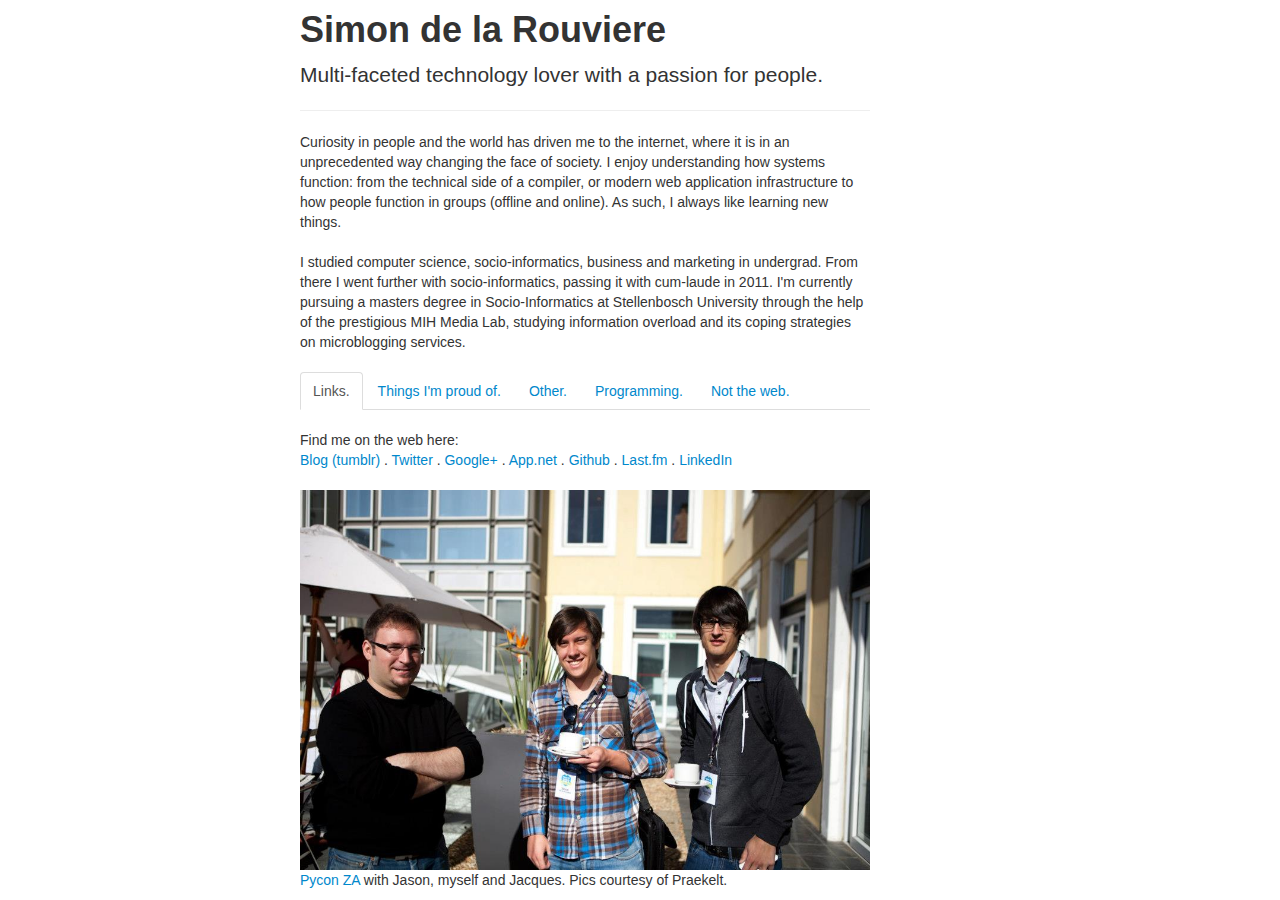
==== index.html @ a663c959 "First commit" ====
<!DOCTYPE html PUBLIC "-//W3C//DTD XHTML 1.0 Strict//EN" "http://www.w3.org/TR/xhtml1/DTD/xhtml1-strict.dtd">
<html xmlns="http://www.w3.org/1999/xhtml" xml:lang="en" lang="en">
<head>
<title>Simon de la Rouviere</title>
<link type="text/css" rel="stylesheet" href="bootstrap.min.css" />
<link type="text/css" rel="stylesheet" href="bootstrap-responsive.min.css" />
<script type="text/javascript" src="jquery.min.js"></script>
<script type="text/javascript" src="bootstrap.min.js"></script>
<script type="text/javascript" src="script.js"></script>
</head>
<body>
<div class='row'>
    <div class='span6 offset3'>
    <h1>Simon de la Rouviere</h1>
   <p class='lead'>Multi-faceted technology lover with a passion for people.</p>
   <hr />
Curiosity in people and the world has driven me to the internet, where it is in an unprecedented way changing the face of society. I enjoy understanding how systems function: from the technical side of a compiler, or modern web application infrastructure to how people function in groups (offline and online). As such, I always like learning new things.<br />
<br />
I studied computer science, socio-informatics, business and marketing in undergrad. From there I went further with socio-informatics, passing it with cum-laude in 2011. I'm currently pursuing a masters degree in Socio-Informatics at Stellenbosch University through the help of the prestigious MIH Media Lab, studying information overload and its coping strategies on microblogging services.<br />
<br />
<ul class="nav nav-tabs">
    <li id='ontheweb' class="active"><a href="#">Links.</a></li>
    <li id='proud'><a href="#">Things I'm proud of.</a></li>
    <li id='other'><a href="#">Other.</a></li>
    <li id='programming'><a href="#">Programming.</a></li>
    <li id='nottheweb'><a href="#">Not the web.</a></li>
</ul>
<div id='content'>

</div>
</div>
    
</div>
</body>
</html>
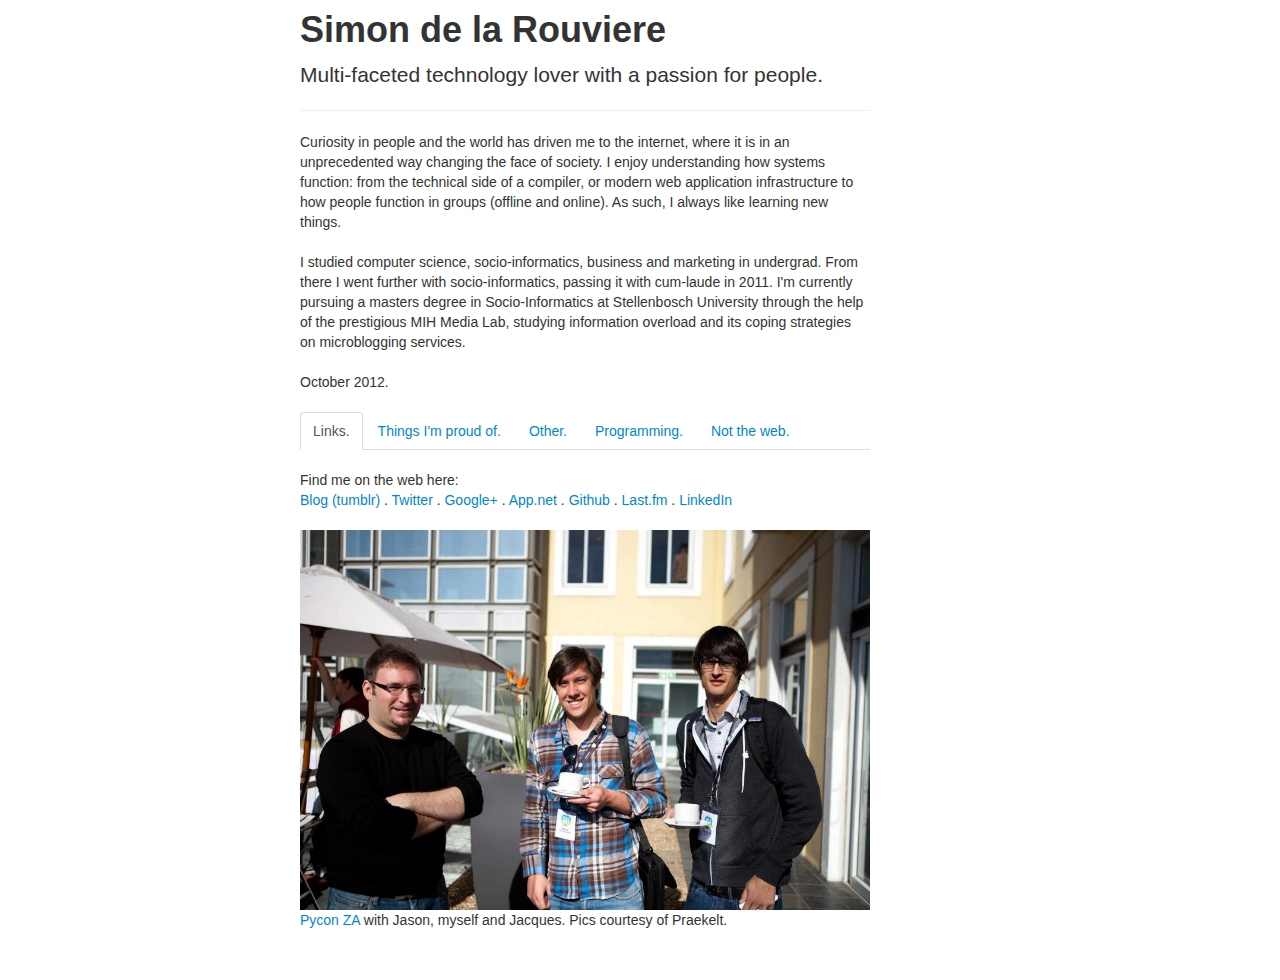
==== commit cec5b723: "Added margins, plus more information" ====
--- a/index.html
+++ b/index.html
@@ -4,6 +4,7 @@
 <title>Simon de la Rouviere</title>
 <link type="text/css" rel="stylesheet" href="bootstrap.min.css" />
 <link type="text/css" rel="stylesheet" href="bootstrap-responsive.min.css" />
+<link type="text/css" rel="stylesheet" href="other.css" />
 <script type="text/javascript" src="jquery.min.js"></script>
 <script type="text/javascript" src="bootstrap.min.js"></script>
 <script type="text/javascript" src="script.js"></script>
@@ -17,6 +18,8 @@
 Curiosity in people and the world has driven me to the internet, where it is in an unprecedented way changing the face of society. I enjoy understanding how systems function: from the technical side of a compiler, or modern web application infrastructure to how people function in groups (offline and online). As such, I always like learning new things.<br />
 <br />
 I studied computer science, socio-informatics, business and marketing in undergrad. From there I went further with socio-informatics, passing it with cum-laude in 2011. I'm currently pursuing a masters degree in Socio-Informatics at Stellenbosch University through the help of the prestigious MIH Media Lab, studying information overload and its coping strategies on microblogging services.<br />
+<br />
+October 2012.<br />
 <br />
 <ul class="nav nav-tabs">
     <li id='ontheweb' class="active"><a href="#">Links.</a></li>
--- a/other.css
+++ b/other.css
@@ -0,0 +1,3 @@
+body {
+    margin-bottom: 50px;
+}
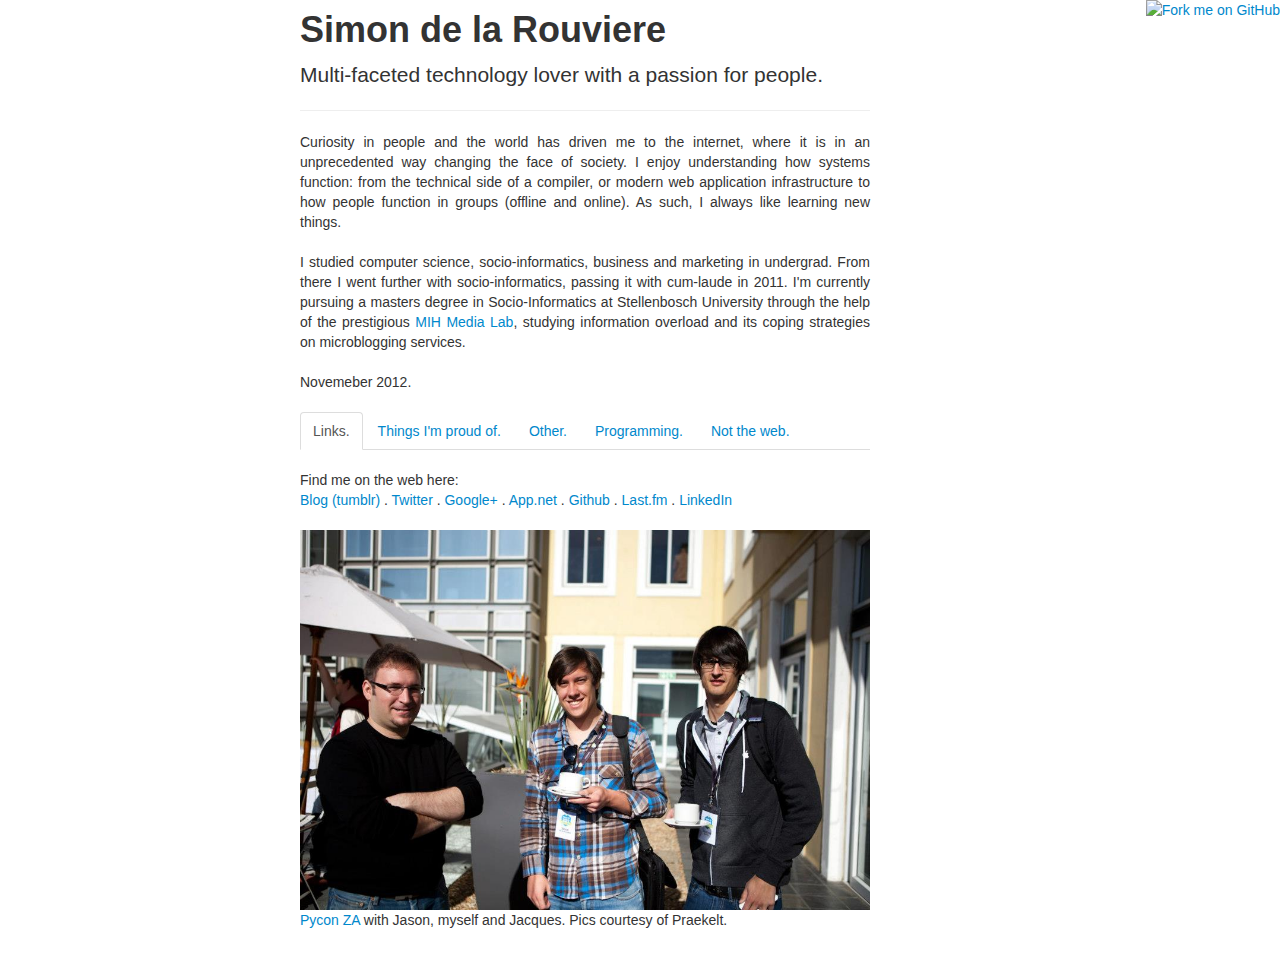
==== commit 8d7e23e9: "Added README, fixed some links, added new info" ====
--- a/index.html
+++ b/index.html
@@ -10,16 +10,17 @@
 <script type="text/javascript" src="script.js"></script>
 </head>
 <body>
+<a href="https://github.com/simondlr/simondlr.github.com"><img style="position: absolute; top: 0; right: 0; border: 0;" src="https://s3.amazonaws.com/github/ribbons/forkme_right_darkblue_121621.png" alt="Fork me on GitHub"></a>
 <div class='row'>
-    <div class='span6 offset3'>
+    <div class='span6 offset3 justify'>
     <h1>Simon de la Rouviere</h1>
    <p class='lead'>Multi-faceted technology lover with a passion for people.</p>
    <hr />
 Curiosity in people and the world has driven me to the internet, where it is in an unprecedented way changing the face of society. I enjoy understanding how systems function: from the technical side of a compiler, or modern web application infrastructure to how people function in groups (offline and online). As such, I always like learning new things.<br />
 <br />
-I studied computer science, socio-informatics, business and marketing in undergrad. From there I went further with socio-informatics, passing it with cum-laude in 2011. I'm currently pursuing a masters degree in Socio-Informatics at Stellenbosch University through the help of the prestigious MIH Media Lab, studying information overload and its coping strategies on microblogging services.<br />
+I studied computer science, socio-informatics, business and marketing in undergrad. From there I went further with socio-informatics, passing it with cum-laude in 2011. I'm currently pursuing a masters degree in Socio-Informatics at Stellenbosch University through the help of the prestigious <a href="http://ml.sun.ac.za">MIH Media Lab</a>, studying information overload and its coping strategies on microblogging services.<br />
 <br />
-October 2012.<br />
+Novemeber 2012.<br />
 <br />
 <ul class="nav nav-tabs">
     <li id='ontheweb' class="active"><a href="#">Links.</a></li>
--- a/other.css
+++ b/other.css
@@ -1,3 +1,7 @@
 body {
     margin-bottom: 50px;
 }
+
+.justify {
+text-align: justify;
+}
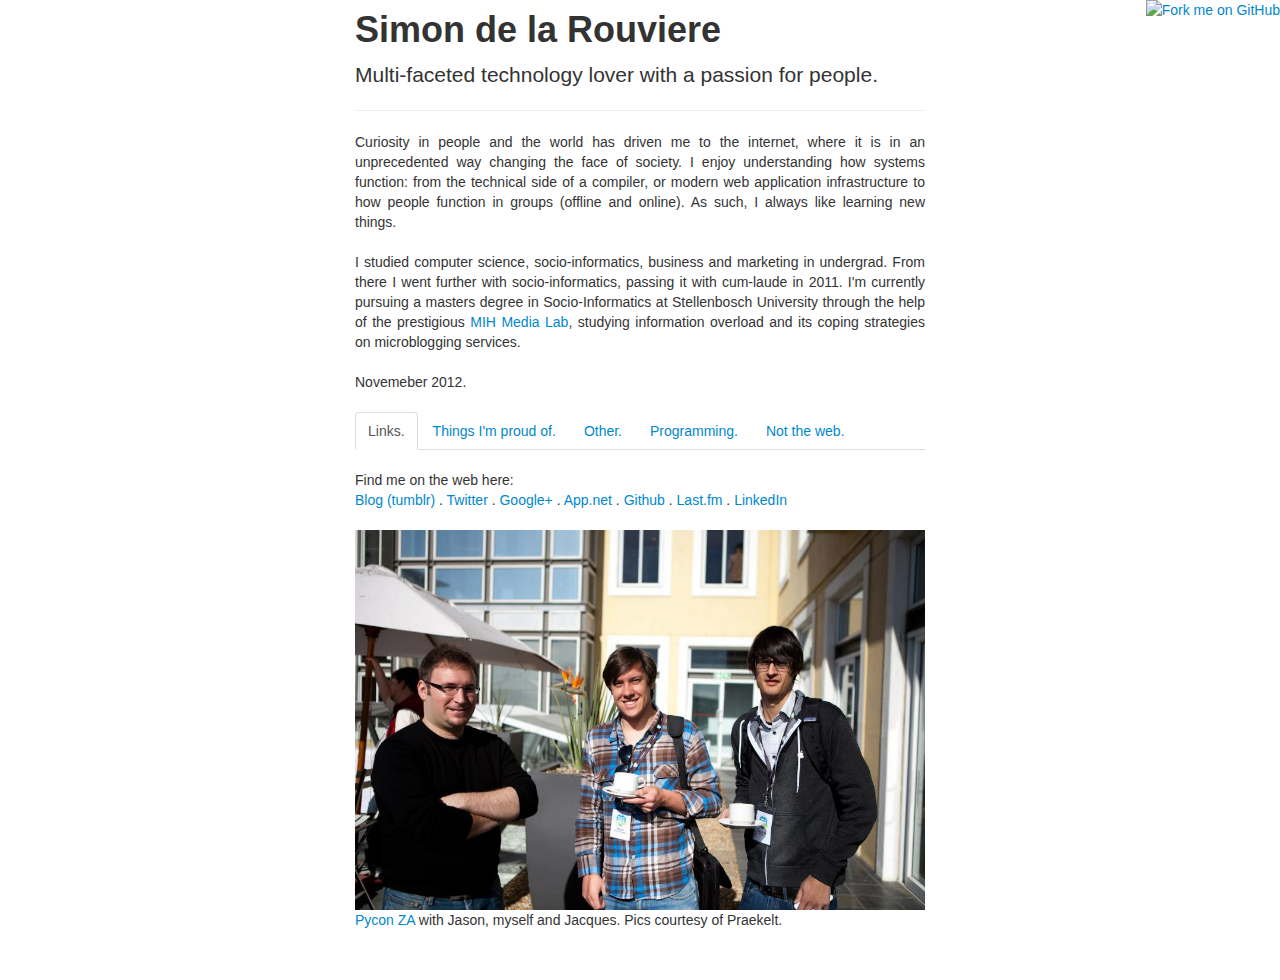
==== commit 212d8aff: "Fixed bootstrap error. Added the container div" ====
--- a/index.html
+++ b/index.html
@@ -11,29 +11,31 @@
 </head>
 <body>
 <a href="https://github.com/simondlr/simondlr.github.com"><img style="position: absolute; top: 0; right: 0; border: 0;" src="https://s3.amazonaws.com/github/ribbons/forkme_right_darkblue_121621.png" alt="Fork me on GitHub"></a>
-<div class='row'>
-    <div class='span6 offset3 justify'>
-    <h1>Simon de la Rouviere</h1>
-   <p class='lead'>Multi-faceted technology lover with a passion for people.</p>
-   <hr />
-Curiosity in people and the world has driven me to the internet, where it is in an unprecedented way changing the face of society. I enjoy understanding how systems function: from the technical side of a compiler, or modern web application infrastructure to how people function in groups (offline and online). As such, I always like learning new things.<br />
-<br />
-I studied computer science, socio-informatics, business and marketing in undergrad. From there I went further with socio-informatics, passing it with cum-laude in 2011. I'm currently pursuing a masters degree in Socio-Informatics at Stellenbosch University through the help of the prestigious <a href="http://ml.sun.ac.za">MIH Media Lab</a>, studying information overload and its coping strategies on microblogging services.<br />
-<br />
-Novemeber 2012.<br />
-<br />
-<ul class="nav nav-tabs">
-    <li id='ontheweb' class="active"><a href="#">Links.</a></li>
-    <li id='proud'><a href="#">Things I'm proud of.</a></li>
-    <li id='other'><a href="#">Other.</a></li>
-    <li id='programming'><a href="#">Programming.</a></li>
-    <li id='nottheweb'><a href="#">Not the web.</a></li>
-</ul>
-<div id='content'>
+<div class="container">
+    <div class='row'>
+        <div class='span6 offset3 justify'>
+            <h1>Simon de la Rouviere</h1>
+           <p class='lead'>Multi-faceted technology lover with a passion for people.</p>
+           <hr />
+        Curiosity in people and the world has driven me to the internet, where it is in an unprecedented way changing the face of society. I enjoy understanding how systems function: from the technical side of a compiler, or modern web application infrastructure to how people function in groups (offline and online). As such, I always like learning new things.<br />
+        <br />
+        I studied computer science, socio-informatics, business and marketing in undergrad. From there I went further with socio-informatics, passing it with cum-laude in 2011. I'm currently pursuing a masters degree in Socio-Informatics at Stellenbosch University through the help of the prestigious <a href="http://ml.sun.ac.za">MIH Media Lab</a>, studying information overload and its coping strategies on microblogging services.<br />
+        <br />
+        Novemeber 2012.<br />
+        <br />
+        <ul class="nav nav-tabs">
+            <li id='ontheweb' class="active"><a href="#">Links.</a></li>
+            <li id='proud'><a href="#">Things I'm proud of.</a></li>
+            <li id='other'><a href="#">Other.</a></li>
+            <li id='programming'><a href="#">Programming.</a></li>
+            <li id='nottheweb'><a href="#">Not the web.</a></li>
+        </ul>
+            <div id='content'>
 
-</div>
-</div>
-    
+            </div>
+        </div>
+        
+    </div>
 </div>
 </body>
 </html>
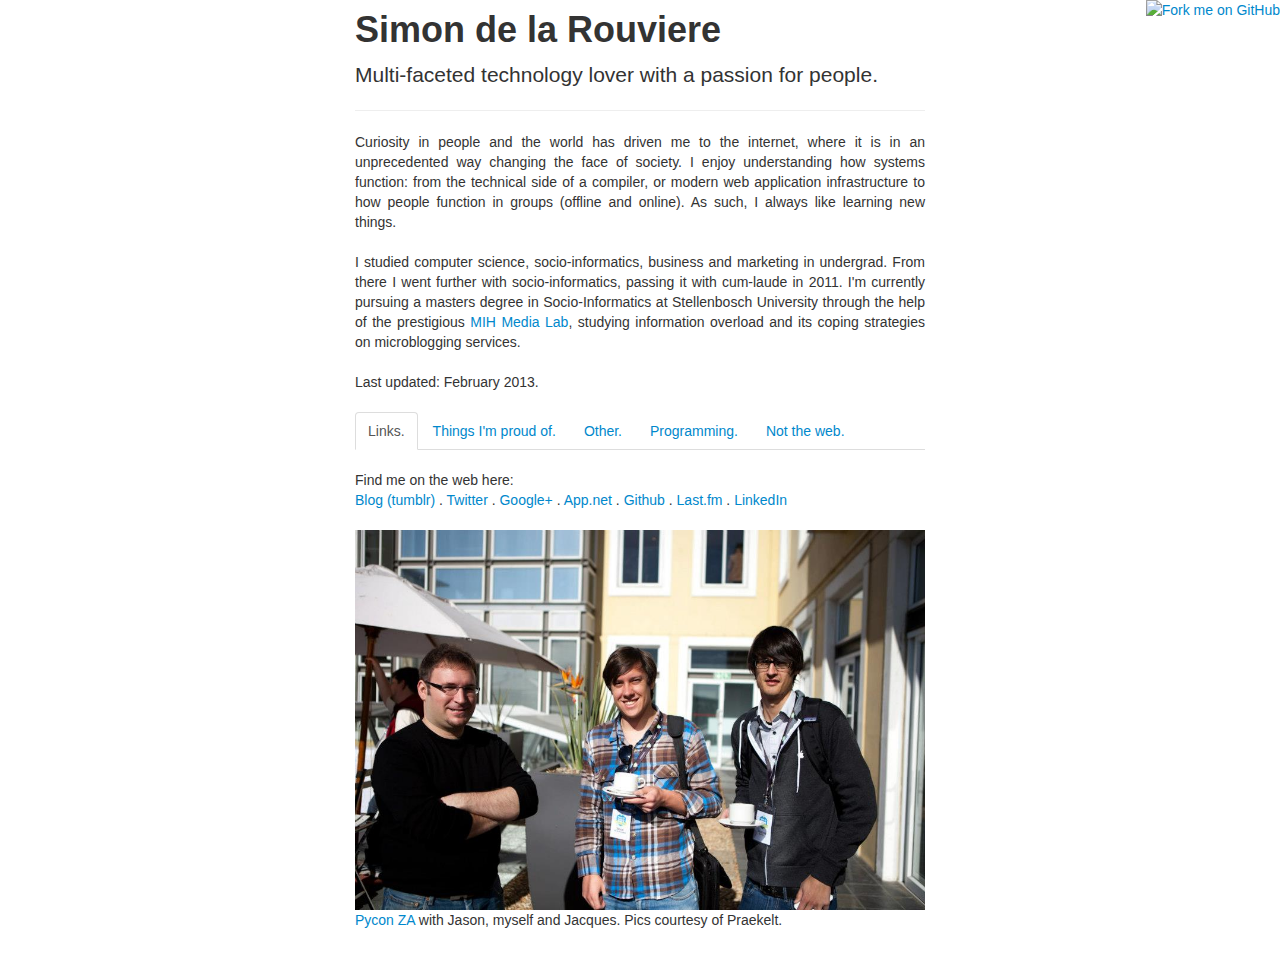
==== commit 577d96bc: "Updated to Feb 2013" ====
--- a/index.html
+++ b/index.html
@@ -13,25 +13,27 @@
 <a href="https://github.com/simondlr/simondlr.github.com"><img style="position: absolute; top: 0; right: 0; border: 0;" src="https://s3.amazonaws.com/github/ribbons/forkme_right_darkblue_121621.png" alt="Fork me on GitHub"></a>
 <div class="container">
     <div class='row'>
-        <div class='span6 offset3 justify'>
+        <div class='span6 offset3'>
             <h1>Simon de la Rouviere</h1>
-           <p class='lead'>Multi-faceted technology lover with a passion for people.</p>
-           <hr />
-        Curiosity in people and the world has driven me to the internet, where it is in an unprecedented way changing the face of society. I enjoy understanding how systems function: from the technical side of a compiler, or modern web application infrastructure to how people function in groups (offline and online). As such, I always like learning new things.<br />
-        <br />
-        I studied computer science, socio-informatics, business and marketing in undergrad. From there I went further with socio-informatics, passing it with cum-laude in 2011. I'm currently pursuing a masters degree in Socio-Informatics at Stellenbosch University through the help of the prestigious <a href="http://ml.sun.ac.za">MIH Media Lab</a>, studying information overload and its coping strategies on microblogging services.<br />
-        <br />
-        Novemeber 2012.<br />
-        <br />
-        <ul class="nav nav-tabs">
-            <li id='ontheweb' class="active"><a href="#">Links.</a></li>
-            <li id='proud'><a href="#">Things I'm proud of.</a></li>
-            <li id='other'><a href="#">Other.</a></li>
-            <li id='programming'><a href="#">Programming.</a></li>
-            <li id='nottheweb'><a href="#">Not the web.</a></li>
-        </ul>
-            <div id='content'>
+            <div class="justify">
+               <p class='lead'>Multi-faceted technology lover with a passion for people.</p>
+               <hr />
+            Curiosity in people and the world has driven me to the internet, where it is in an unprecedented way changing the face of society. I enjoy understanding how systems function: from the technical side of a compiler, or modern web application infrastructure to how people function in groups (offline and online). As such, I always like learning new things.<br />
+            <br />
+            I studied computer science, socio-informatics, business and marketing in undergrad. From there I went further with socio-informatics, passing it with cum-laude in 2011. I'm currently pursuing a masters degree in Socio-Informatics at Stellenbosch University through the help of the prestigious <a href="http://ml.sun.ac.za">MIH Media Lab</a>, studying information overload and its coping strategies on microblogging services.<br />
+            <br />
+            Last updated: February 2013.<br />
+            <br />
+            <ul class="nav nav-tabs">
+                <li id='ontheweb' class="active"><a href="#">Links.</a></li>
+                <li id='proud'><a href="#">Things I'm proud of.</a></li>
+                <li id='other'><a href="#">Other.</a></li>
+                <li id='programming'><a href="#">Programming.</a></li>
+                <li id='nottheweb'><a href="#">Not the web.</a></li>
+            </ul>
+                <div id='content'>
 
+                </div>
             </div>
         </div>
         
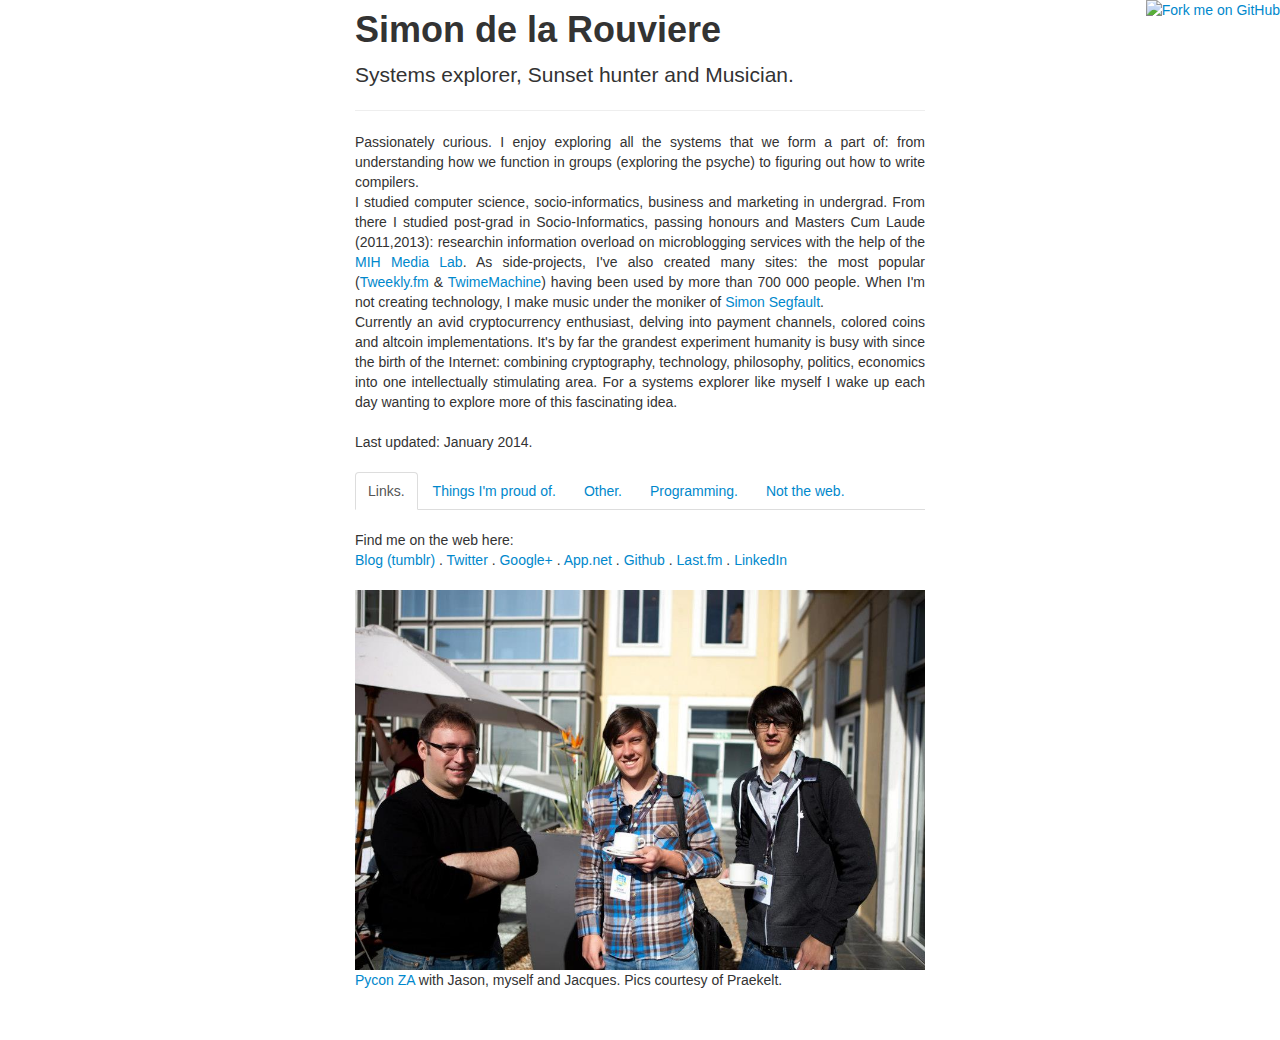
==== commit a93b3e50: "January 2014 up to speed." ====
--- a/index.html
+++ b/index.html
@@ -16,13 +16,15 @@
         <div class='span6 offset3'>
             <h1>Simon de la Rouviere</h1>
             <div class="justify">
-               <p class='lead'>Multi-faceted technology lover with a passion for people.</p>
+               <p class='lead'>Systems explorer, Sunset hunter and Musician.</p>
                <hr />
-            Curiosity in people and the world has driven me to the internet, where it is in an unprecedented way changing the face of society. I enjoy understanding how systems function: from the technical side of a compiler, or modern web application infrastructure to how people function in groups (offline and online). As such, I always like learning new things.<br />
+            Passionately curious. I enjoy exploring all the systems that we form a part of: from understanding how we function in groups (exploring the psyche) to figuring out how to write compilers.
             <br />
-            I studied computer science, socio-informatics, business and marketing in undergrad. From there I went further with socio-informatics, passing it with cum-laude in 2011. I'm currently pursuing a masters degree in Socio-Informatics at Stellenbosch University through the help of the prestigious <a href="http://ml.sun.ac.za">MIH Media Lab</a>, studying information overload and its coping strategies on microblogging services.<br />
+            I studied computer science, socio-informatics, business and marketing in undergrad. From there I studied post-grad in Socio-Informatics, passing honours and Masters Cum Laude (2011,2013): researchin information overload on microblogging services with the help of the <a href="http://ml.sun.ac.za">MIH Media Lab</a>. As side-projects, I've also created many sites: the most popular (<a href="http://tweekly.fm">Tweekly.fm</a> & <a href="http://twimemachine.com">TwimeMachine</a>) having been used by more than 700 000 people. When I'm not creating technology, I make music under the moniker of <a href="http://soundcloud.com/simon-segfault">Simon Segfault</a>.
             <br />
-            Last updated: February 2013.<br />
+            Currently an avid cryptocurrency enthusiast, delving into payment channels, colored coins and altcoin implementations. It's by far the grandest experiment humanity is busy with since the birth of the Internet: combining cryptography, technology, philosophy, politics, economics into one intellectually stimulating area. For a systems explorer like myself I wake up each day wanting to explore more of this fascinating idea.<br />
+            <br />
+            Last updated: January 2014.<br />
             <br />
             <ul class="nav nav-tabs">
                 <li id='ontheweb' class="active"><a href="#">Links.</a></li>
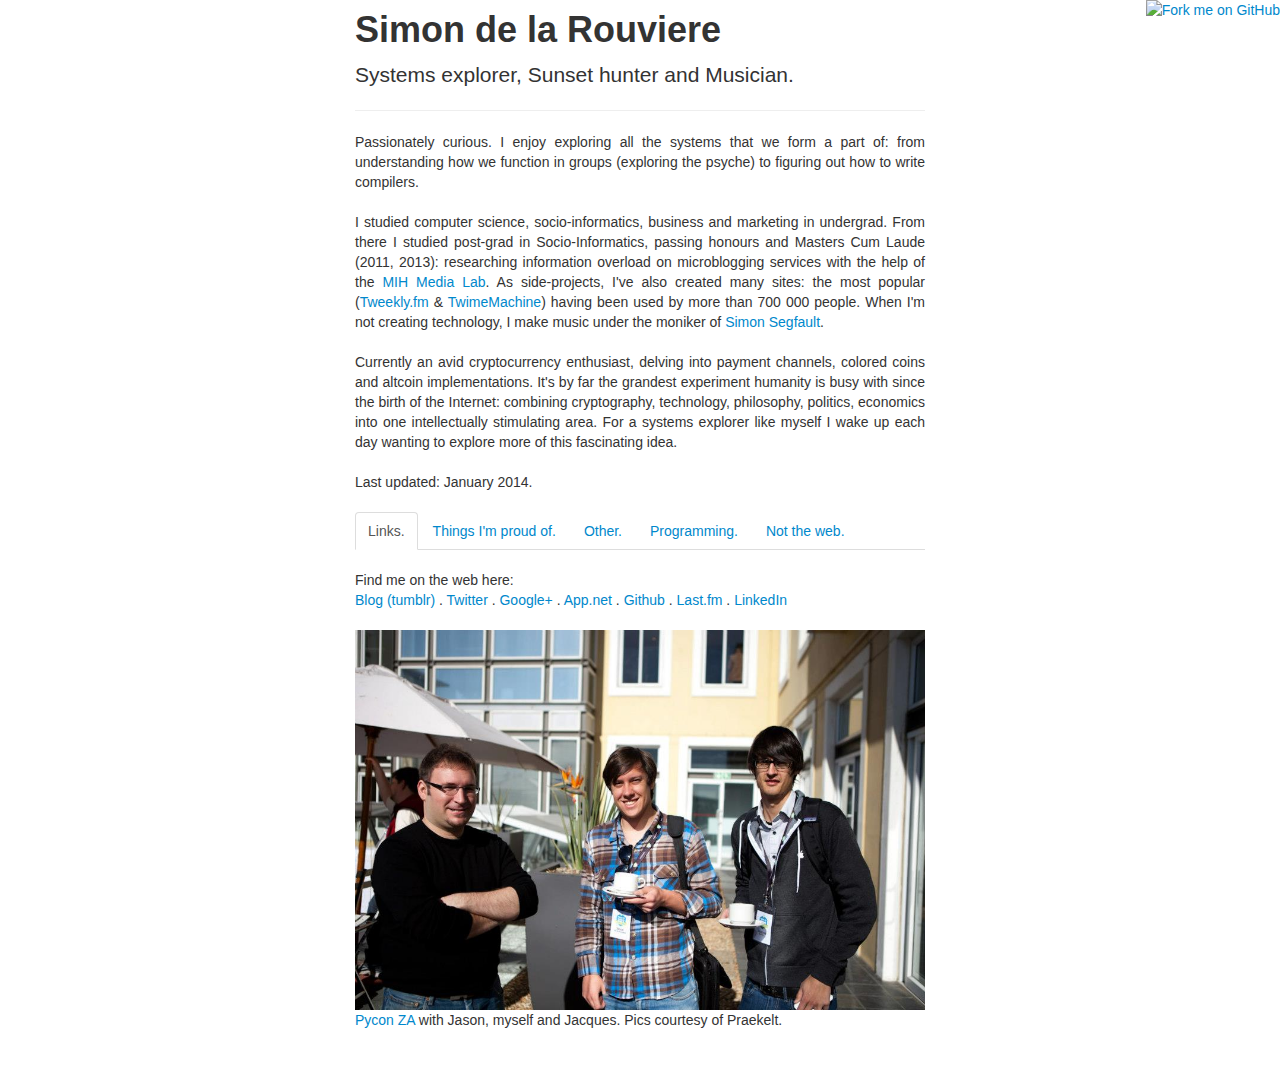
==== commit 88776718: "Spacing fixes" ====
--- a/index.html
+++ b/index.html
@@ -19,8 +19,8 @@
                <p class='lead'>Systems explorer, Sunset hunter and Musician.</p>
                <hr />
             Passionately curious. I enjoy exploring all the systems that we form a part of: from understanding how we function in groups (exploring the psyche) to figuring out how to write compilers.
-            <br />
-            I studied computer science, socio-informatics, business and marketing in undergrad. From there I studied post-grad in Socio-Informatics, passing honours and Masters Cum Laude (2011,2013): researchin information overload on microblogging services with the help of the <a href="http://ml.sun.ac.za">MIH Media Lab</a>. As side-projects, I've also created many sites: the most popular (<a href="http://tweekly.fm">Tweekly.fm</a> & <a href="http://twimemachine.com">TwimeMachine</a>) having been used by more than 700 000 people. When I'm not creating technology, I make music under the moniker of <a href="http://soundcloud.com/simon-segfault">Simon Segfault</a>.
+            <br /><br />
+            I studied computer science, socio-informatics, business and marketing in undergrad. From there I studied post-grad in Socio-Informatics, passing honours and Masters Cum Laude (2011, 2013): researching information overload on microblogging services with the help of the <a href="http://ml.sun.ac.za">MIH Media Lab</a>. As side-projects, I've also created many sites: the most popular (<a href="http://tweekly.fm">Tweekly.fm</a> & <a href="http://twimemachine.com">TwimeMachine</a>) having been used by more than 700 000 people. When I'm not creating technology, I make music under the moniker of <a href="http://soundcloud.com/simon-segfault">Simon Segfault</a>.<br />
             <br />
             Currently an avid cryptocurrency enthusiast, delving into payment channels, colored coins and altcoin implementations. It's by far the grandest experiment humanity is busy with since the birth of the Internet: combining cryptography, technology, philosophy, politics, economics into one intellectually stimulating area. For a systems explorer like myself I wake up each day wanting to explore more of this fascinating idea.<br />
             <br />
